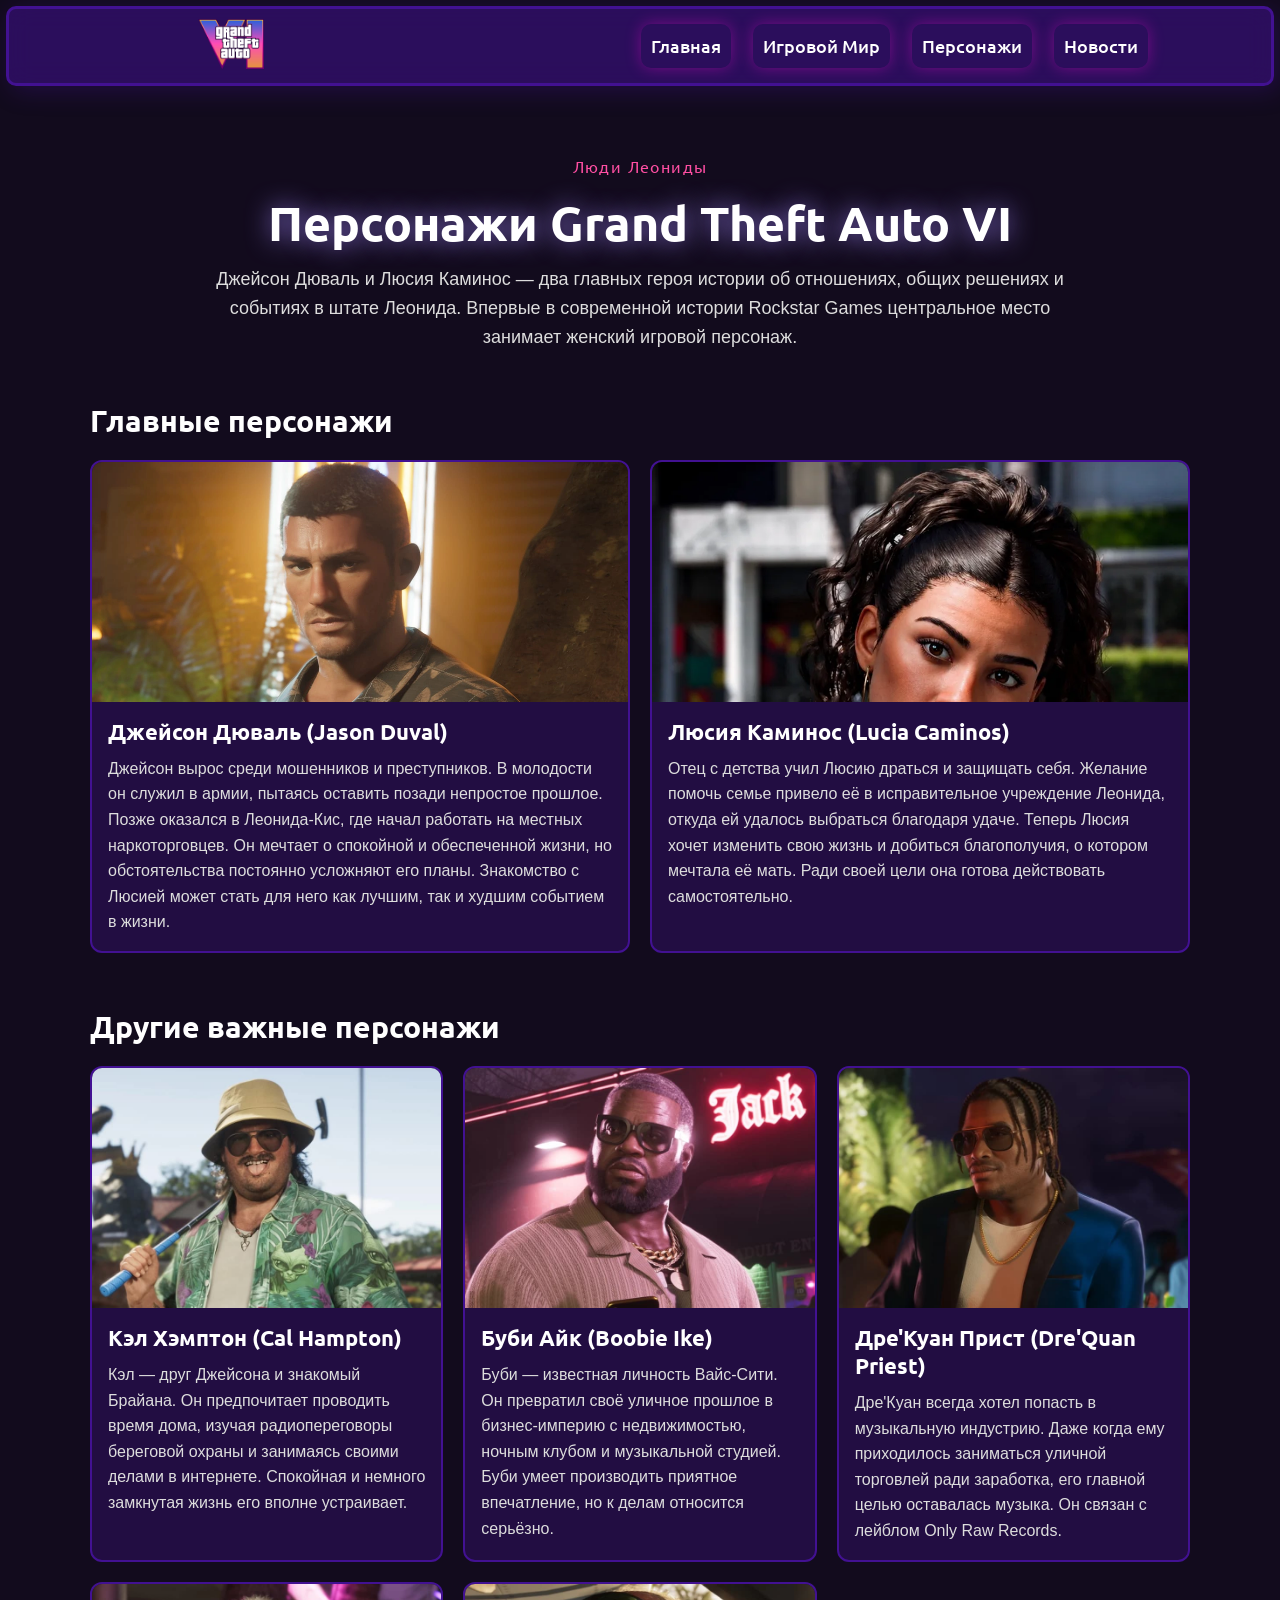
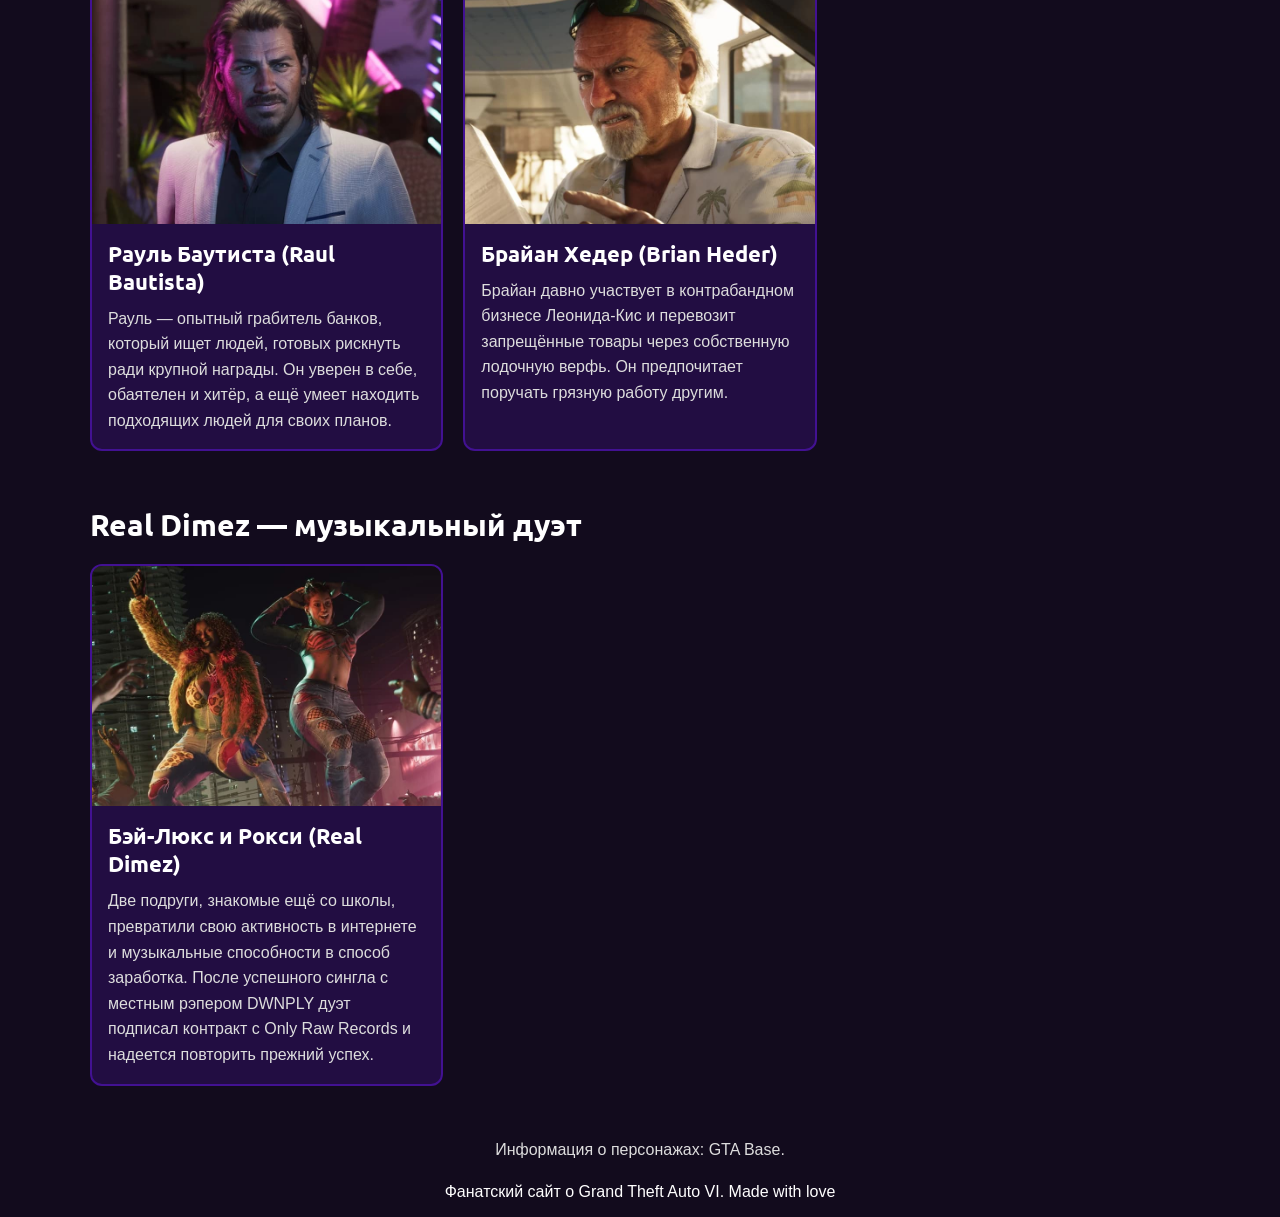
==== characters.html @ ff369629 "added characters page" ====
<!DOCTYPE html>
<html lang="ru">
<head>
  <meta charset="UTF-8">
  <meta name="viewport" content="width=device-width, initial-scale=1.0">
  <title>Персонажи GTA VI</title>
  <link rel="icon" type="image/x-icon" href="media/gta6_logo.webp">
  <link rel="stylesheet" href="css/style.css">
  <link rel="preconnect" href="https://fonts.googleapis.com">
  <link rel="preconnect" href="https://fonts.gstatic.com" crossorigin>
  <link href="https://fonts.googleapis.com/css2?family=Poppins:ital,wght@0,100;0,200;0,300;0,400;0,500;0,600;0,700;0,800;0,900;1,100;1,200;1,300;1,400;1,500;1,600;1,700;1,800;1,900&family=Ubuntu:ital,wght@0,300;0,400;0,500;0,700;1,300;1,400;1,500;1,700&display=swap" rel="stylesheet">
</head>
<body>
  <header>
    <a id="header-logo" href="index.html">
      <img src="media/gta6_logo.webp" alt="GTA VI Logo">
    </a>
    <div class="nav-links">
      <a href="index.html">Главная</a>
      <a href="game-world.html">Игровой Мир</a>
      <a href="characters.html">Персонажи</a>
      <a href="#">Новости</a>
    </div>
  </header>

  <main class="characters-page">
    <section class="characters-intro">
      <p class="eyebrow">Люди Леониды</p>
      <h1>Персонажи Grand Theft Auto VI</h1>
      <p>Джейсон Дюваль и Люсия Каминос — два главных героя истории об отношениях, общих решениях и событиях в штате Леонида. Впервые в современной истории Rockstar Games центральное место занимает женский игровой персонаж.</p>
    </section>

    <section class="character-group">
      <h2>Главные персонажи</h2>
      <ul class="character-grid main-characters">
        <li class="character-card">
          <img src="media/jason1.png" alt="Джейсон Дюваль">
          <div>
            <h3>Джейсон Дюваль (Jason Duval)</h3>
            <p>Джейсон вырос среди мошенников и преступников. В молодости он служил в армии, пытаясь оставить позади непростое прошлое. Позже оказался в Леонида-Кис, где начал работать на местных наркоторговцев. Он мечтает о спокойной и обеспеченной жизни, но обстоятельства постоянно усложняют его планы. Знакомство с Люсией может стать для него как лучшим, так и худшим событием в жизни.</p>
          </div>
        </li>
        <li class="character-card">
          <img src="media/lucia1.webp" alt="Люсия Каминос">
          <div>
            <h3>Люсия Каминос (Lucia Caminos)</h3>
            <p>Отец с детства учил Люсию драться и защищать себя. Желание помочь семье привело её в исправительное учреждение Леонида, откуда ей удалось выбраться благодаря удаче. Теперь Люсия хочет изменить свою жизнь и добиться благополучия, о котором мечтала её мать. Ради своей цели она готова действовать самостоятельно.</p>
          </div>
        </li>
      </ul>
    </section>

    <section class="character-group">
      <h2>Другие важные персонажи</h2>
      <ul class="character-grid">
        <li class="character-card">
          <img src="media/cal.jpeg" alt="Кэл Хэмптон">
          <div>
            <h3>Кэл Хэмптон (Cal Hampton)</h3>
            <p>Кэл — друг Джейсона и знакомый Брайана. Он предпочитает проводить время дома, изучая радиопереговоры береговой охраны и занимаясь своими делами в интернете. Спокойная и немного замкнутая жизнь его вполне устраивает.</p>
          </div>
        </li>
        <li class="character-card">
          <img src="media/boobie.jpeg" alt="Буби Айк">
          <div>
            <h3>Буби Айк (Boobie Ike)</h3>
            <p>Буби — известная личность Вайс-Сити. Он превратил своё уличное прошлое в бизнес-империю с недвижимостью, ночным клубом и музыкальной студией. Буби умеет производить приятное впечатление, но к делам относится серьёзно.</p>
          </div>
        </li>
        <li class="character-card">
          <img src="media/drequan.jpeg" alt="Дре'Куан Прист">
          <div>
            <h3>Дре'Куан Прист (Dre'Quan Priest)</h3>
            <p>Дре'Куан всегда хотел попасть в музыкальную индустрию. Даже когда ему приходилось заниматься уличной торговлей ради заработка, его главной целью оставалась музыка. Он связан с лейблом Only Raw Records.</p>
          </div>
        </li>
        <li class="character-card">
          <img src="media/raul.jpeg" alt="Рауль Баутиста">
          <div>
            <h3>Рауль Баутиста (Raul Bautista)</h3>
            <p>Рауль — опытный грабитель банков, который ищет людей, готовых рискнуть ради крупной награды. Он уверен в себе, обаятелен и хитёр, а ещё умеет находить подходящих людей для своих планов.</p>
          </div>
        </li>
        <li class="character-card">
          <img src="media/brian.jpeg" alt="Брайан Хедер">
          <div>
            <h3>Брайан Хедер (Brian Heder)</h3>
            <p>Брайан давно участвует в контрабандном бизнесе Леонида-Кис и перевозит запрещённые товары через собственную лодочную верфь. Он предпочитает поручать грязную работу другим.</p>
          </div>
        </li>
      </ul>
    </section>

    <section class="character-group">
      <h2>Real Dimez — музыкальный дуэт</h2>
      <ul class="character-grid">
        <li class="character-card">
          <img src="media/dimez.jpeg" alt="Участницы дуэта Real Dimez">
          <div>
            <h3>Бэй-Люкс и Рокси (Real Dimez)</h3>
            <p>Две подруги, знакомые ещё со школы, превратили свою активность в интернете и музыкальные способности в способ заработка. После успешного сингла с местным рэпером DWNPLY дуэт подписал контракт с Only Raw Records и надеется повторить прежний успех.</p>
          </div>
        </li>
      </ul>
    </section>
  </main>

  <p class="character-source">Информация о персонажах: GTA Base.</p>

  <footer>
    <p>Фанатский сайт о Grand Theft Auto VI. Made with love</p>
  </footer>
</body>
</html>
---- css/style.css ----
body {
  margin: 0;
  padding: 0;
  background: #120b1d;
  color: white;
  font-family: Arial, sans-serif;
}

* {
  box-sizing: border-box;
}

header {
  display: flex;
  align-items: center;
  justify-content: space-around;
  margin: .5%;
  height: 80px;
  background-color: rgba(69, 19, 154, 0.51);
  backdrop-filter: blur(12px);
  -webkit-backdrop-filter: blur(12px);
  border: #421192 solid;
  box-shadow: 5px 5px 25px rgba(69, 19, 154, 0.3);
  position: sticky;
  top: 0;
  z-index: 10;
  border-radius: 10px;
  
}

#header-logo img{
  height: 50px; 
}

#bg-hero-video {
  position: absolute;
  width: 100%;
  top: -200px;
  height: 100vh;
  object-fit: cover;
  z-index: -1;
  opacity: 0.2;
  filter: blur(10px);
  pointer-events: none;
  overflow: hidden;
}

.eyebrow {
  color: #ff4fa3;
  font-family: 'Ubuntu', sans-serif;
  letter-spacing: 1.4px;
}

.nav-links {
  display: flex;
  gap: 5%;
}

.nav-links a {
  color: white;
  text-decoration: none;
  font-weight: 500;
  font-size: 18px;
  font-family: 'Ubuntu', sans-serif;
  box-shadow: 0px 0px 15px rgba(211, 12, 191, 0.45);
  padding: 10px;
  border-radius: 10px;
  background: rgba(234, 68, 217, 0.0);
  display: flex;
  white-space: nowrap;
  align-items: center;
  justify-content: center;
  transition: background-color 0.3s ease-in-out, box-shadow 0.3s ease-in-out, transform 0.3s ease-in-out;
}

.nav-links > a:hover {
  background-color: #7b00fe;
  box-shadow: none;
  transform: scale(1.1);
}

.hero-main {
  margin: 100px auto;
  display: flex;
  flex-direction: column;
  align-items: center;
  position: relative;
}

.hero-main .eyebrow {
  text-shadow: 5px 5px 15px rgba(211, 12, 191, 0.3);
}

.hero-main h1 {
  font-size: 56px;
  font-family: 'Ubuntu', sans-serif;
  text-shadow: 0 0 25px #846ecd;
}

.hero-main .music-button {
  font-family: 'Ubuntu', sans-serif;
  align-items: center;
  justify-content: center;
  font-weight: bold;
  font-size: 14px;
  padding: 12px 24px;
  border: 0;
  border-radius: 10px;
  background: rgba(187, 17, 170, 0.56);
  color: white;
  cursor: pointer;
  transition: transform 0.3s ease-in-out, background-color 0.2s ease-in-out;
  
}

.music-button:hover {
  transform: scale(1.05);
  background-color: rgba(224, 68, 217, 0.56);
}

.subtitle {
  color: #ddd;
  font-size: 16px;
  font-family: 'Ubuntu', sans-serif;
  font-weight: 400;
  max-width: 500px;
  margin-bottom: 2%;
  text-align: center;
}

.info {
  display: grid;
  grid-template-columns: 40% 1fr;
  grid-template-rows: auto auto;
  align-content: center;
  justify-items: center;
  gap: 10px;
  height: 220px;
  padding: 20px;
  border-radius: 10px;
  background: #a200ff;
  text-align: center;
  border: 5px #846ecd solid;
  transition: transform 0.3s ease-in-out;
}
.info:hover {
  transform: scale(1.05);
}

.info h2,
.info p {
  margin: 0;
}

.info p {
  line-height: 1.3;
  font-size: 14px;
}

.info h2 {
  font-size: 22px;
}

.info img {
  width: 100%;
  height: 150px;
  grid-column: 1;
  grid-row: 1 / 3;
  align-self: center;
  border-radius: 8px;
  object-fit: cover;
}

.info-section {
  display: grid;
  grid-template-columns: repeat(3, 1fr);
  width: 80%;
  max-width: 1200px;
  gap: 23px;
  margin: 0 auto 32px;
  padding: 0;
  list-style: none;
}

@media (max-width: 900px) {
  .info-section {
    grid-template-columns: repeat(2, 1fr);
  }
}

@media (max-width: 600px) {
  header {
    height: auto;
    margin: 8px;
    padding: 10px;
    flex-direction: column;
    gap: 10px;
  }

  #header-logo img {
    height: 42px;
  }

  .nav-links {
    width: 100%;
    display: grid;
    grid-template-columns: repeat(2, 1fr);
    gap: 8px;
    
  }

  .nav-links {
    width: 100%;
    padding: 8px 4px;
    font-size: 14px;
    transition: 10s;
  }

  #bg-hero-video {
    top: 0;
    height: 75vh;
  }

  .hero-main {
    min-height: 520px;
    margin: 35px 16px;
    justify-content: center;
  }

  .hero-main h1 {
    margin: 12px 0;
    font-size: 36px;
    text-align: center;
  }

  .eyebrow {
    text-align: center;
  }

  .subtitle {
    max-width: 100%;
    margin: 0 0 20px;
    padding: 0 4px;
    font-size: 15px;
  }

  #audio-player {
    display: flex;
    justify-content: center;
    gap: 10px;
  }

  .info-section {
    grid-template-columns: 1fr;
    width: calc(100% - 32px);
    gap: 16px;
  }

  .info {
    display: flex;
    flex-direction: column;
    height: auto;
    gap: 12px;
    padding: 16px;
  }

  .info img {
    order: 2;
    width: 100%;
    height: 200px;
  }

  .info h2 {
    order: 1;
  }

  .info p {
    order: 3;
  }

  footer p {
    margin: 24px 16px;
    text-align: center;
  }
}

footer p{
  display: flex;
  justify-content: center;
}

.world-page {
  width: 90%;
  max-width: 1100px;
  margin: 0 auto;
}

.world-intro {
  margin: 70px auto 50px;
  text-align: center;
}

.world-intro h1 {
  margin: 12px 0;
  font-family: 'Ubuntu', sans-serif;
  font-size: 48px;
  text-shadow: 0 0 25px #846ecd;
}

.world-intro > p:last-child {
  color: #ddd;
  font-size: 18px;
}

.world-overview {
  display: grid;
  grid-template-columns: 1fr 40%;
  align-items: center;
  gap: 30px;
  padding: 24px;
  border: 3px solid #421192;
  border-radius: 12px;
  background: rgba(69, 19, 154, 0.3);
}

.world-overview h2,
.world-route h2 {
  margin: 8px 0;
  font-family: 'Ubuntu', sans-serif;
  font-size: 30px;
}

.world-overview p,
.world-stop div > p:last-child {
  color: #ddd;
  line-height: 1.6;
}

.world-overview img {
  width: 100%;
  max-height: 460px;
  border-radius: 8px;
  object-fit: cover;
}

.world-gallery {
  display: grid;
  grid-template-columns: repeat(3, 1fr);
  gap: 16px;
  margin-top: 20px;
}

.world-gallery figure {
  margin: 0;
}

.world-gallery img {
  width: 100%;
  height: 190px;
  border: 2px solid #421192;
  border-radius: 8px;
  object-fit: cover;
}

.world-gallery figcaption {
  margin-top: 8px;
  color: #ddd;
  text-align: center;
  font-family: 'Ubuntu', sans-serif;
}

.world-label,
.world-stop-number {
  margin: 0;
  color: #ff4fa3;
  font-family: 'Ubuntu', sans-serif;
  letter-spacing: 1px;
}

.world-route {
  margin: 70px 0;
}

.world-route-intro {
  color: #ddd;
}

.world-roadmap {
  margin: 32px 0 0 20px;
  padding: 0 0 0 30px;
  border-left: 3px solid #846ecd;
  list-style: none;
}

.world-stop {
  position: relative;
  display: grid;
  grid-template-columns: 40% 1fr;
  align-items: center;
  gap: 24px;
  margin: 0 0 28px;
  padding: 18px;
  border: 2px solid #421192;
  border-radius: 12px;
  background: rgba(69, 19, 154, 0.25);
}

.world-stop::before {
  position: absolute;
  top: 50%;
  left: -42px;
  width: 18px;
  height: 18px;
  border: 4px solid #120b1d;
  border-radius: 50%;
  background: #ff4fa3;
  content: "";
  transform: translateY(-50%);
}

.world-stop:nth-child(even) img {
  order: 2;
}

.world-stop img {
  width: 100%;
  height: 210px;
  border-radius: 8px;
  object-fit: cover;
  object-position: center;
}

.world-stop .world-map-north {
  object-position: center 12%;
}

.world-stop .world-map-port {
  object-position: center 35%;
}

.world-stop .world-map-ambrosia {
  object-position: center 55%;
}

.world-stop .world-map-grassrivers {
  object-position: center 78%;
}

.world-stop .world-map-keys {
  object-position: center 96%;
}

.world-stop h3 {
  margin: 8px 0;
  font-family: 'Ubuntu', sans-serif;
  font-size: 24px;
}

.world-stop div > p:last-child {
  margin-bottom: 0;
}

@media (max-width: 600px) {
  .world-page {
    width: calc(100% - 32px);
  }

  .world-intro {
    margin: 40px auto 30px;
  }

  .world-intro h1 {
    font-size: 34px;
  }

  .world-intro > p:last-child {
    font-size: 16px;
  }

  .world-overview {
    grid-template-columns: 1fr;
    gap: 16px;
    padding: 16px;
  }

  .world-overview h2,
  .world-route h2 {
    font-size: 25px;
  }

  .world-overview img {
    max-height: 360px;
  }

  .world-gallery {
    grid-template-columns: 1fr;
    gap: 12px;
  }

  .world-gallery img {
    height: 200px;
  }

  .world-route {
    margin: 45px 0;
  }

  .world-roadmap {
    margin-left: 8px;
    padding-left: 22px;
  }

  .world-stop {
    grid-template-columns: 1fr;
    gap: 14px;
    padding: 14px;
  }

  .world-stop:nth-child(even) img {
    order: 0;
  }

  .world-stop::before {
    left: -34px;
  }

  .world-stop img {
    height: 190px;
  }

  .world-stop h3 {
    font-size: 21px;
  }
}

.characters-page {
  width: 90%;
  max-width: 1100px;
  margin: 0 auto;
}

.characters-intro {
  margin: 70px auto 50px;
  text-align: center;
}

.characters-intro h1 {
  margin: 12px 0;
  font-family: 'Ubuntu', sans-serif;
  font-size: 48px;
  text-shadow: 0 0 25px #846ecd;
}

.characters-intro > p:last-child,
.character-card p {
  color: #ddd;
  line-height: 1.6;
}

.characters-intro > p:last-child {
  max-width: 850px;
  margin: 0 auto;
  font-size: 18px;
}

.character-group {
  margin-bottom: 55px;
}

.character-group h2 {
  margin: 0 0 20px;
  font-family: 'Ubuntu', sans-serif;
  font-size: 30px;
}

.character-grid {
  display: grid;
  grid-template-columns: repeat(3, 1fr);
  gap: 20px;
  margin: 0;
  padding: 0;
  list-style: none;
}

.main-characters {
  grid-template-columns: repeat(2, 1fr);
}

.character-card {
  overflow: hidden;
  border: 2px solid #421192;
  border-radius: 12px;
  background: rgba(69, 19, 154, 0.3);
  transition: transform 0.3s ease-in-out;
}

.character-card:hover {
  transform: scale(1.02);
}

.character-card img {
  display: block;
  width: 100%;
  height: 240px;
  object-fit: cover;
  object-position: center top;
}

.character-card div {
  padding: 16px;
}

.character-card h3 {
  margin: 0;
  font-family: 'Ubuntu', sans-serif;
  font-size: 22px;
}

.character-card p {
  margin: 10px 0 0;
}

.character-source {
  margin: 0 16px 24px;
  color: #ddd;
  text-align: center;
}

@media (max-width: 900px) {
  .character-grid {
    grid-template-columns: repeat(2, 1fr);
  }
}

@media (max-width: 600px) {
  .characters-page {
    width: calc(100% - 32px);
  }

  .characters-intro {
    margin: 40px auto 30px;
  }

  .characters-intro h1 {
    font-size: 34px;
  }

  .characters-intro > p:last-child {
    font-size: 16px;
  }

  .character-group h2 {
    font-size: 25px;
  }

  .character-grid,
  .main-characters {
    grid-template-columns: 1fr;
  }
}
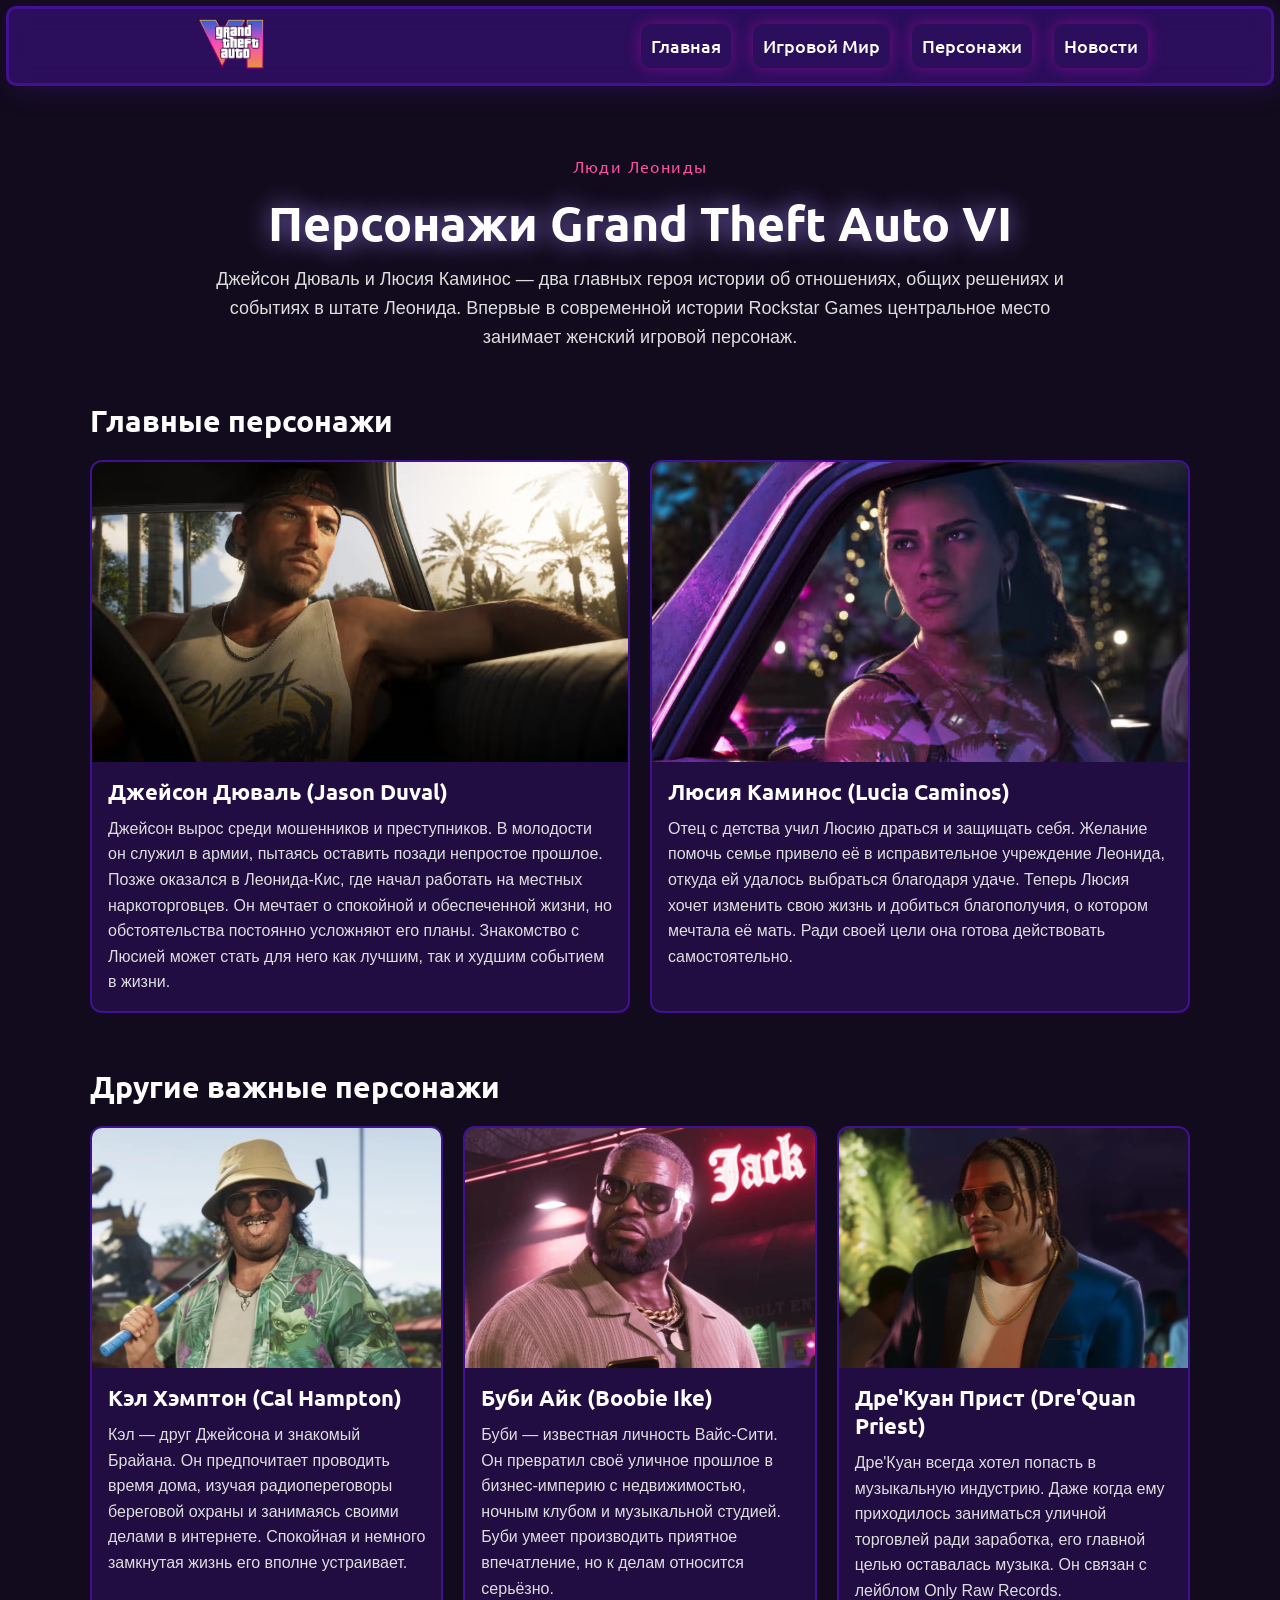
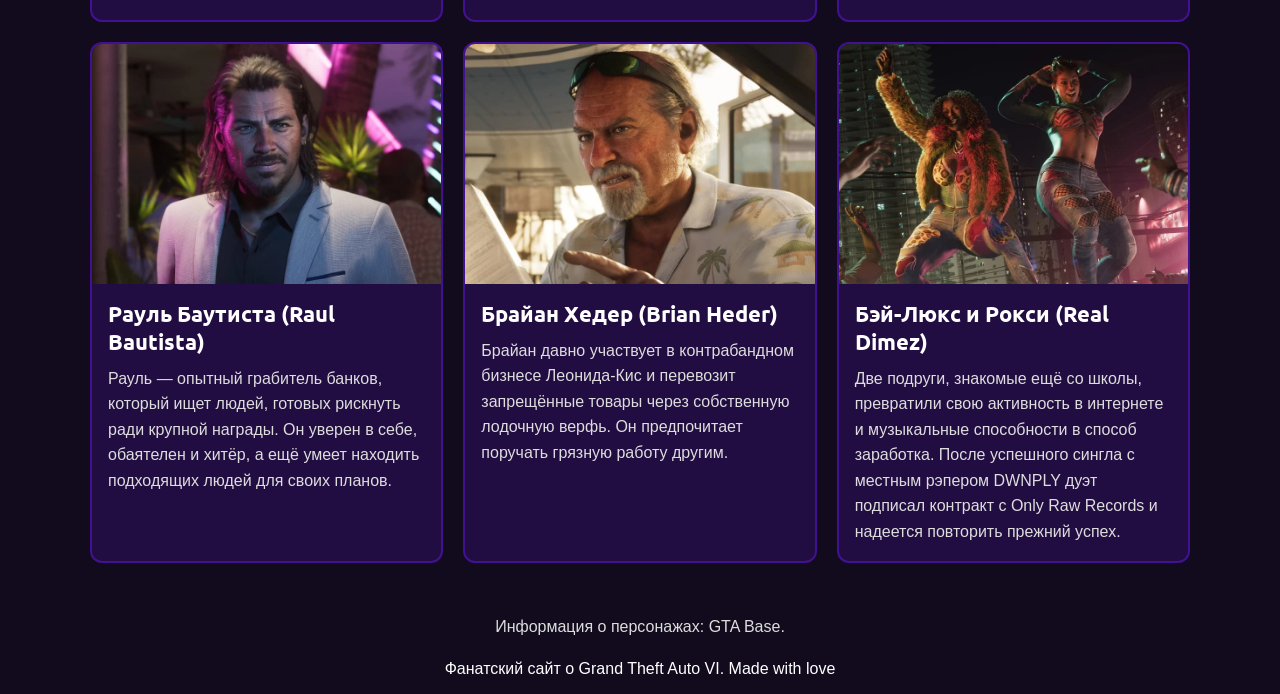
==== commit 36556854: "added scroll" ====
--- a/characters.html
+++ b/characters.html
@@ -19,7 +19,7 @@
       <a href="index.html">Главная</a>
       <a href="game-world.html">Игровой Мир</a>
       <a href="characters.html">Персонажи</a>
-      <a href="#">Новости</a>
+      <a href="news.html">Новости</a>
     </div>
   </header>
 
@@ -34,14 +34,14 @@
       <h2>Главные персонажи</h2>
       <ul class="character-grid main-characters">
         <li class="character-card">
-          <img src="media/jason1.png" alt="Джейсон Дюваль">
+          <img src="media/jason-portrait.avif" alt="Джейсон Дюваль">
           <div>
             <h3>Джейсон Дюваль (Jason Duval)</h3>
             <p>Джейсон вырос среди мошенников и преступников. В молодости он служил в армии, пытаясь оставить позади непростое прошлое. Позже оказался в Леонида-Кис, где начал работать на местных наркоторговцев. Он мечтает о спокойной и обеспеченной жизни, но обстоятельства постоянно усложняют его планы. Знакомство с Люсией может стать для него как лучшим, так и худшим событием в жизни.</p>
           </div>
         </li>
         <li class="character-card">
-          <img src="media/lucia1.webp" alt="Люсия Каминос">
+          <img src="media/lucia-portrait.avif" alt="Люсия Каминос">
           <div>
             <h3>Люсия Каминос (Lucia Caminos)</h3>
             <p>Отец с детства учил Люсию драться и защищать себя. Желание помочь семье привело её в исправительное учреждение Леонида, откуда ей удалось выбраться благодаря удаче. Теперь Люсия хочет изменить свою жизнь и добиться благополучия, о котором мечтала её мать. Ради своей цели она готова действовать самостоятельно.</p>
@@ -88,12 +88,6 @@
             <p>Брайан давно участвует в контрабандном бизнесе Леонида-Кис и перевозит запрещённые товары через собственную лодочную верфь. Он предпочитает поручать грязную работу другим.</p>
           </div>
         </li>
-      </ul>
-    </section>
-
-    <section class="character-group">
-      <h2>Real Dimez — музыкальный дуэт</h2>
-      <ul class="character-grid">
         <li class="character-card">
           <img src="media/dimez.jpeg" alt="Участницы дуэта Real Dimez">
           <div>
--- a/css/style.css
+++ b/css/style.css
@@ -6,8 +6,16 @@
   font-family: Arial, sans-serif;
 }
 
+:root {
+  --dark: #2a2727;
+}
+
 * {
   box-sizing: border-box;
+}
+
+html {
+  scroll-behavior: smooth;
 }
 
 header {
@@ -606,6 +614,11 @@
   object-position: center top;
 }
 
+.main-characters .character-card img {
+  height: 300px;
+  object-position: center;
+}
+
 .character-card div {
   padding: 16px;
 }
@@ -657,4 +670,164 @@
   .main-characters {
     grid-template-columns: 1fr;
   }
+
+  .main-characters .character-card img {
+    height: 220px;
+  }
+}
+
+.news-page {
+  width: 90%;
+  max-width: 1150px;
+  margin: 45px auto;
+}
+
+.news-paper {
+  padding: 30px;
+  border: 8px double #421192;
+  background: #f3ead7;
+  color: #241a2d;
+  box-shadow: 0 0 25px rgba(69, 19, 154, 0.3);
+}
+
+.news-masthead {
+  padding-bottom: 16px;
+  border-bottom: 5px double #241a2d;
+  text-align: center;
+}
+
+.news-masthead p {
+  margin: 4px 0;
+  font-family: 'Ubuntu', sans-serif;
+}
+
+.news-masthead h1 {
+  margin: 8px 0;
+  font-family: Georgia, serif;
+  font-size: 52px;
+  text-transform: uppercase;
+}
+
+.news-lead {
+  display: grid;
+  grid-template-columns: 1fr 45%;
+  align-items: center;
+  gap: 24px;
+  padding: 24px 0;
+  border-bottom: 2px solid #241a2d;
+}
+
+.news-lead h2,
+.news-story h2 {
+  margin: 8px 0;
+  font-family: Georgia, serif;
+}
+
+.news-lead h2 {
+  font-size: 34px;
+}
+
+.news-lead p,
+.news-story p {
+  line-height: 1.5;
+}
+
+.news-label {
+  margin: 0;
+  color: #7823a5;
+  font-family: 'Ubuntu', sans-serif;
+  font-weight: bold;
+  text-transform: uppercase;
+}
+
+.news-lead img {
+  width: 100%;
+  height: 290px;
+  object-fit: cover;
+  border: 1px solid #241a2d;
+}
+
+.news-lead a,
+.news-story a {
+  color: #5b167d;
+  font-family: 'Ubuntu', sans-serif;
+  font-weight: bold;
+  text-decoration: none;
+}
+
+.news-lead a:hover,
+.news-story a:hover {
+  text-decoration: underline;
+}
+
+.news-stories {
+  display: grid;
+  grid-template-columns: repeat(3, 1fr);
+  gap: 20px;
+  padding-top: 24px;
+}
+
+.news-story {
+  padding-bottom: 16px;
+  border-bottom: 1px solid #8e7c68;
+}
+
+.news-story img {
+  width: 100%;
+  height: 170px;
+  object-fit: cover;
+  border: 1px solid #241a2d;
+}
+
+.news-story h2 {
+  font-size: 23px;
+}
+
+.news-note {
+  margin: 24px 0 0;
+  padding-top: 12px;
+  border-top: 1px solid #8e7c68;
+  color: #55485a;
+  font-size: 13px;
+  text-align: center;
+}
+
+@media (max-width: 900px) {
+  .news-stories {
+    grid-template-columns: repeat(2, 1fr);
+  }
+}
+
+@media (max-width: 600px) {
+  .news-page {
+    width: calc(100% - 20px);
+    margin: 24px auto;
+  }
+
+  .news-paper {
+    padding: 16px;
+    border-width: 5px;
+  }
+
+  .news-masthead h1 {
+    font-size: 32px;
+  }
+
+  .news-lead {
+    grid-template-columns: 1fr;
+    gap: 16px;
+  }
+
+  .news-lead h2 {
+    font-size: 28px;
+  }
+
+  .news-lead img {
+    height: 210px;
+  }
+
+  .news-stories {
+    grid-template-columns: 1fr;
+    gap: 22px;
+  }
 }
